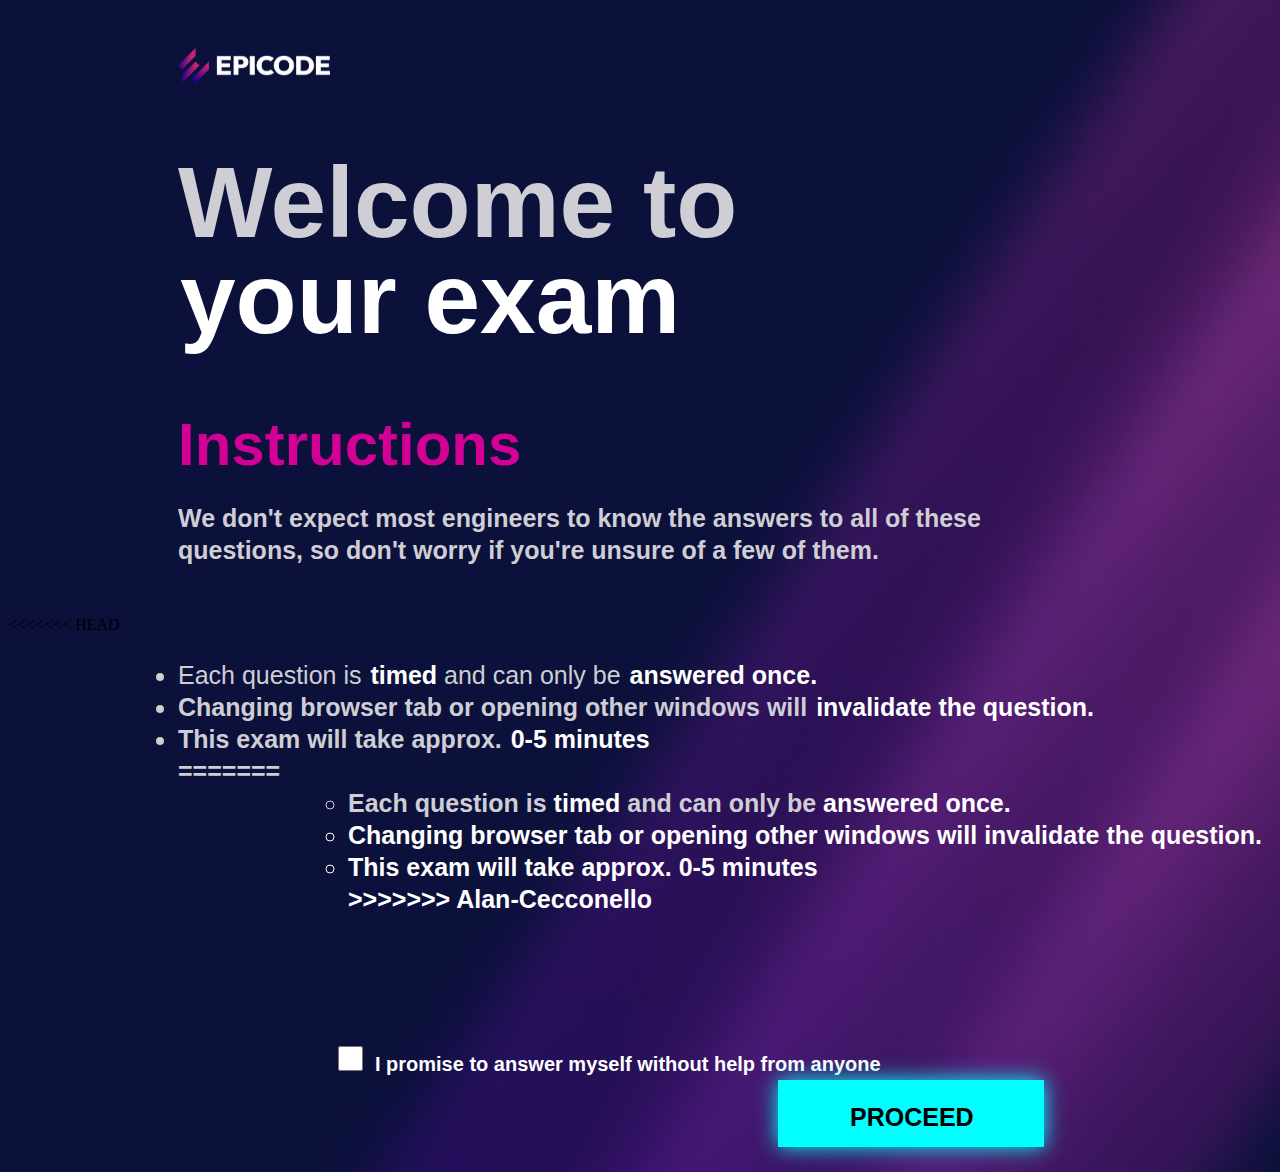
==== index.html @ 51c782a1 "benchmark" ====
<!DOCTYPE html>
<html lang="en">
  <head>
    <meta charset="UTF-8" />
    <meta name="viewport" content="width=device-width, initial-scale=1.0" />
    <title>Document</title>
    <link rel="stylesheet" href="style.css">
  </head>
  <style>
    
  </style>

  <body>
    <img class="logo" src="./assets/epicode_logo.png"> 
    <h1 style="color: #ceced4; font-size: 100px; font-family: 'Lucida Sans', 'Lucida Sans Regular', 'Lucida Grande', 'Lucida Sans Unicode', Geneva, Verdana, sans-serif;">Welcome to <br> <span style="color: white;"> your exam </span></h1>
    <h2 style="color: #D20094; font-size: 60px;font-family: 'Lucida Sans', 'Lucida Sans Regular', 'Lucida Grande', 'Lucida Sans Unicode', Geneva, Verdana, sans-serif;">Instructions  
      <p style="color: #ceced4; font-size: 25px;font-family: 'Lucida Sans', 'Lucida Sans Regular', 'Lucida Grande', 'Lucida Sans Unicode', Geneva, Verdana, sans-serif;">We don't expect most engineers to know the answers to all of these <br>
        questions, so don't worry if you're unsure of a few of them.</p> </h2> 
     
      
<<<<<<< HEAD
      <ul style="color: #ceced4 ; font-size: 25px;font-family: 'Lucida Sans', 'Lucida Sans Regular', 'Lucida Grande', 'Lucida Sans Unicode', Geneva, Verdana, sans-serif;">
        <li>Each question is <span style="color: white;"><strong> timed </strong> </span>and can only be <span style="color: white;"> <strong>answered once.<strong> </span> </li>
        <li>Changing browser tab or opening other windows will <span style="color: white;"><strong>invalidate the question.</strong> </span></li>
        <li>This exam will take approx.<span style="color: white;"><strong> 0-5 minutes</strong></span></li>
=======
      <ul style="color: #ceced4; font-size: 25px;font-family: 'Lucida Sans', 'Lucida Sans Regular', 'Lucida Grande', 'Lucida Sans Unicode', Geneva, Verdana, sans-serif;">
        <li>Each question is <strong style="color: white;"> timed </strong>and can only be <strong style="color: white;">answered once.<strong> </li>
        <li>Changing browser tab or opening other windows will <strong style="color: white;">invalidate the question.</strong></li>
        <li>This exam will take approx.<strong style="color: white;"> 0-5 minutes</strong></li>
>>>>>>> Alan-Cecconello
      </ul> 
<br>
<br>
<br>
<br>
<div class="div-1"> 
        <input type="checkbox" id="myCheck">  <span style="color: white; font-family: 'Lucida Sans', 'Lucida Sans Regular', 'Lucida Grande', 'Lucida Sans Unicode', Geneva, Verdana, sans-serif ; font-size: 20px;"> I promise to answer myself without help from anyone </span> 
 <button id="button" type="button"  onclick="location.href='Benchmark.html'"> <span style="font-size: 25px;"> <strong> PROCEED </strong> </span></button> </p> 
</div>


  
</body>
</html>
---- style.css ----
.logo{
    padding-left: 170px;
    height: 35px;
    padding-top: 40px;

}
body{
    background-image: url(assets/bg.jpg);
    
        position:relative;
        height: 100%;
        
        background-size:cover;
       
  }
  h1{

    line-height: 6rem;
    padding-left: 170px;
  }
  p{
    line-height: 2rem;
  }
  h2{
    line-height: 4rem;
    padding-left: 170px;
  }
  ul{
    line-height: 2rem;
    padding-left: 170px;
  }
#button{
  /* background-color: #00FFFF; 
border: none;
color: rgb(255, 255, 255);
padding: 15px 32px;
text-align: center;
text-decoration: none;
display: inline-block;
font-size: 16px;
margin-left: 150px;
box-shadow: #00FFFF ; */ 
font-size: 38px;
      padding: 12px 70px;
      border: none;
      
      background-color:#00FFFF ;
      color: black;
     
      
      cursor: pointer;
      box-shadow: 0 0 20px #00FFFF;
      animation: glowing 1s infinite;
      margin-left: 600px;
      
}
#myCheck{ 
  /* height: 50px;
  width: 50px;
  margin-left: 150px;
  background: transparent; */
      width: 25px;
      height: 25px;
      margin-left: 160px;
}


      /* #myCheck + label {
        display: inline-block;
        width: 20px;
        height: 20px;
        border: 2px solid white;
        position: relative;
        cursor: pointer; */

span{
  margin-left: 2px;
<<<<<<< HEAD
}
.h1-1{
padding-bottom: 100px ;
}
=======
} 

>>>>>>> Alan-Cecconello
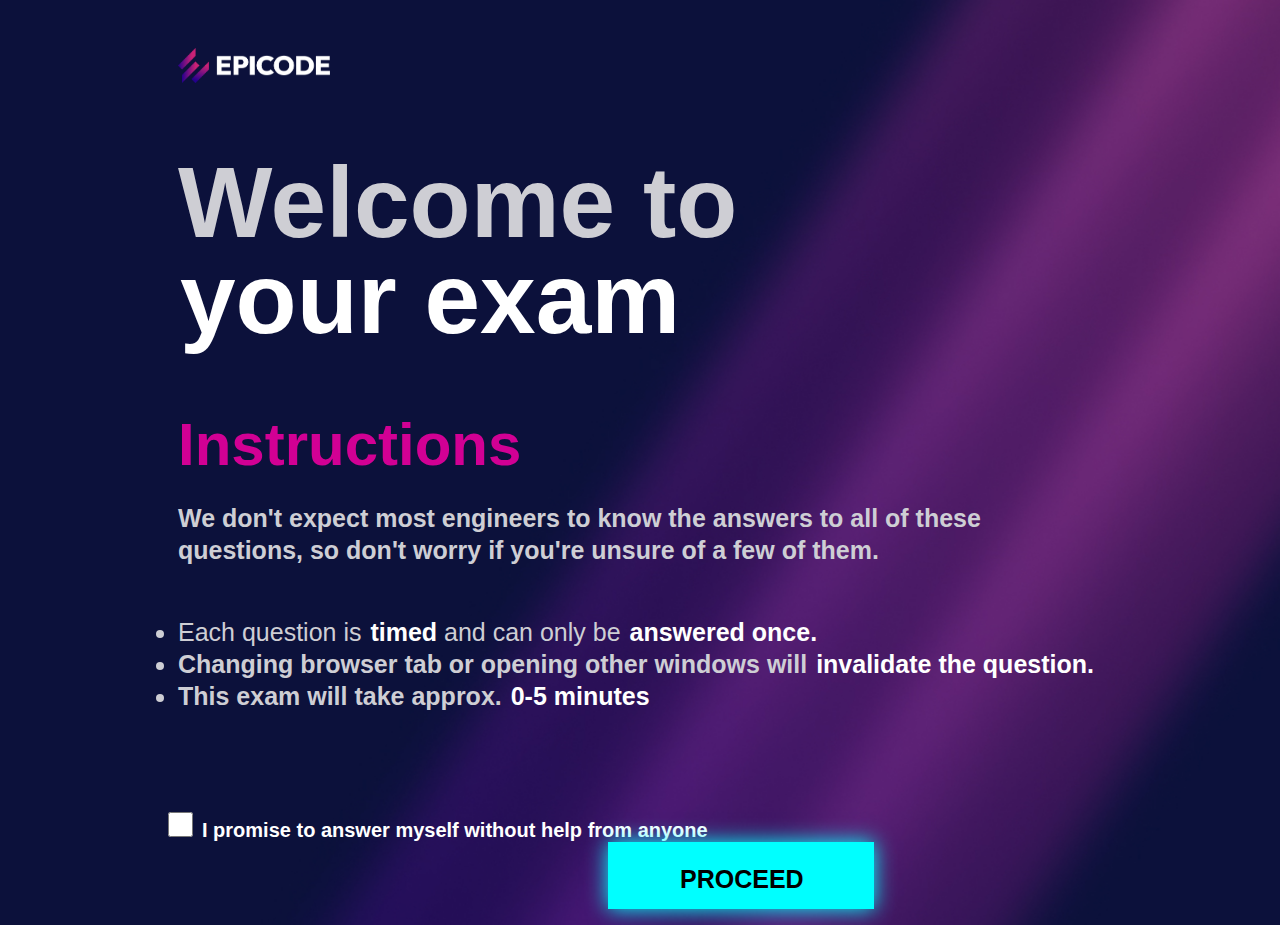
==== commit d4719080: "Fino a result" ====
--- a/index.html
+++ b/index.html
@@ -18,17 +18,10 @@
         questions, so don't worry if you're unsure of a few of them.</p> </h2> 
      
       
-<<<<<<< HEAD
       <ul style="color: #ceced4 ; font-size: 25px;font-family: 'Lucida Sans', 'Lucida Sans Regular', 'Lucida Grande', 'Lucida Sans Unicode', Geneva, Verdana, sans-serif;">
         <li>Each question is <span style="color: white;"><strong> timed </strong> </span>and can only be <span style="color: white;"> <strong>answered once.<strong> </span> </li>
         <li>Changing browser tab or opening other windows will <span style="color: white;"><strong>invalidate the question.</strong> </span></li>
         <li>This exam will take approx.<span style="color: white;"><strong> 0-5 minutes</strong></span></li>
-=======
-      <ul style="color: #ceced4; font-size: 25px;font-family: 'Lucida Sans', 'Lucida Sans Regular', 'Lucida Grande', 'Lucida Sans Unicode', Geneva, Verdana, sans-serif;">
-        <li>Each question is <strong style="color: white;"> timed </strong>and can only be <strong style="color: white;">answered once.<strong> </li>
-        <li>Changing browser tab or opening other windows will <strong style="color: white;">invalidate the question.</strong></li>
-        <li>This exam will take approx.<strong style="color: white;"> 0-5 minutes</strong></li>
->>>>>>> Alan-Cecconello
       </ul> 
 <br>
 <br>
@@ -36,7 +29,7 @@
 <br>
 <div class="div-1"> 
         <input type="checkbox" id="myCheck">  <span style="color: white; font-family: 'Lucida Sans', 'Lucida Sans Regular', 'Lucida Grande', 'Lucida Sans Unicode', Geneva, Verdana, sans-serif ; font-size: 20px;"> I promise to answer myself without help from anyone </span> 
- <button id="button" type="button"  onclick="location.href='Benchmark.html'"> <span style="font-size: 25px;"> <strong> PROCEED </strong> </span></button> </p> 
+ <button id="button" type="button"  onclick="location.href='benchmark.html'"> <span style="font-size: 25px;"> <strong> PROCEED </strong> </span></button> </p> 
 </div>
 
 
--- a/style.css
+++ b/style.css
@@ -75,12 +75,8 @@
 
 span{
   margin-left: 2px;
-<<<<<<< HEAD
+
 }
 .h1-1{
 padding-bottom: 100px ;
 }
-=======
-} 
-
->>>>>>> Alan-Cecconello
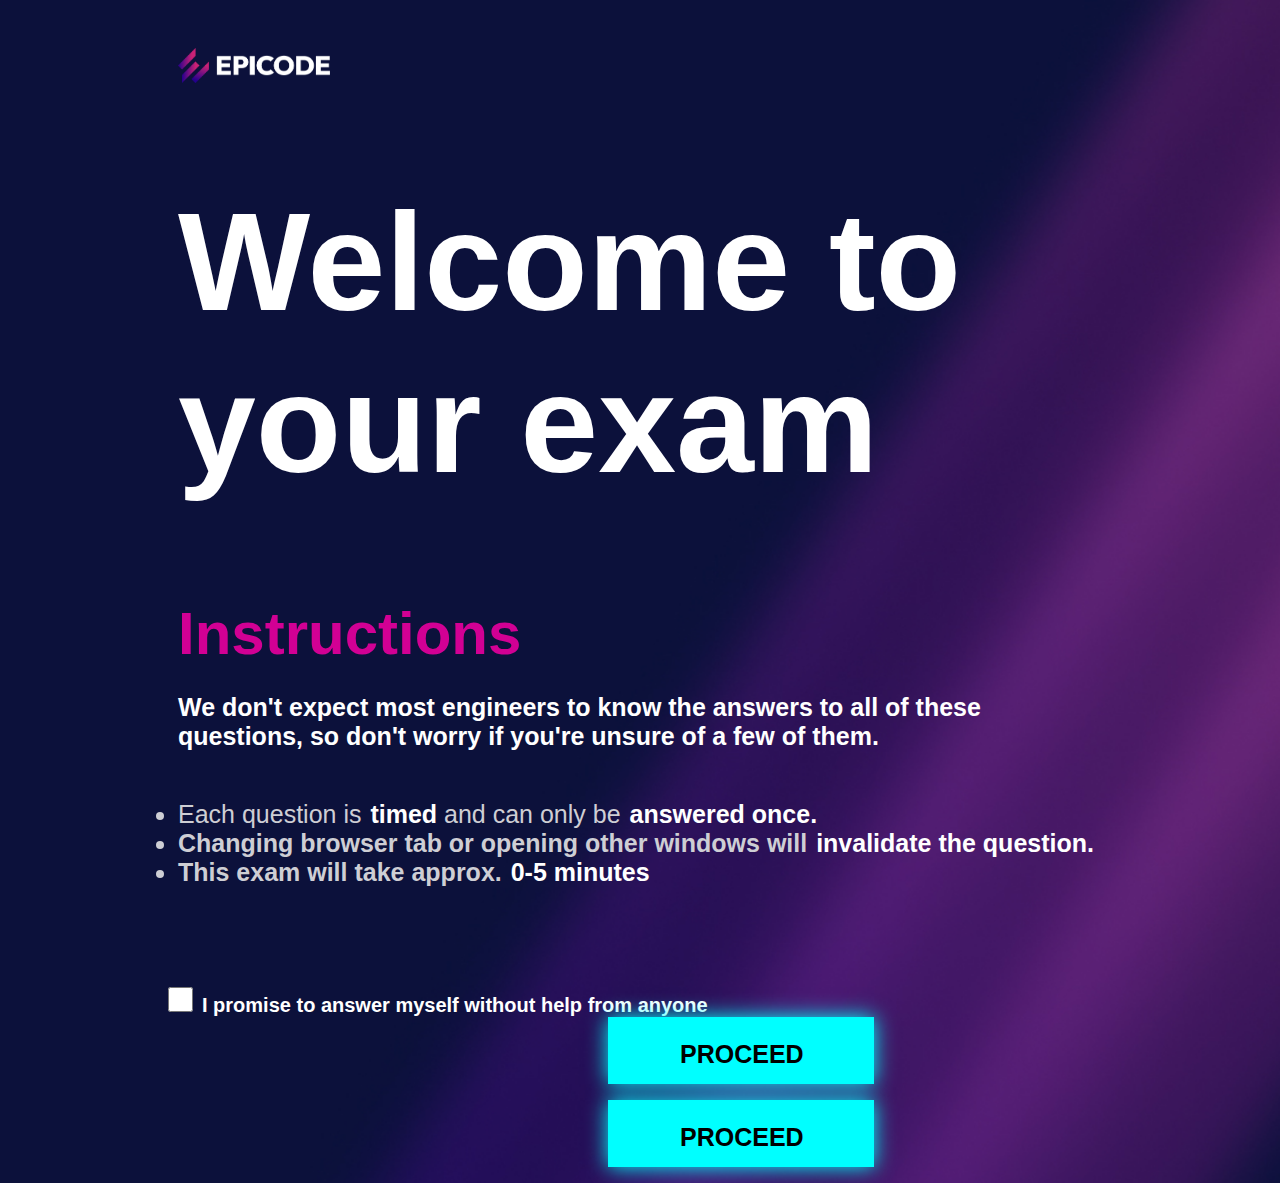
==== commit 520da47c: "Fino a result" ====
--- a/index.html
+++ b/index.html
@@ -12,9 +12,9 @@
 
   <body>
     <img class="logo" src="./assets/epicode_logo.png"> 
-    <h1 style="color: #ceced4; font-size: 100px; font-family: 'Lucida Sans', 'Lucida Sans Regular', 'Lucida Grande', 'Lucida Sans Unicode', Geneva, Verdana, sans-serif;">Welcome to <br> <span style="color: white;"> your exam </span></h1>
+    <h1 style="color: white; font-size: 140px; font-family: 'Lucida Sans', 'Lucida Sans Regular', 'Lucida Grande', 'Lucida Sans Unicode', Geneva, Verdana, sans-serif;">Welcome to <br> your exam</h1>
     <h2 style="color: #D20094; font-size: 60px;font-family: 'Lucida Sans', 'Lucida Sans Regular', 'Lucida Grande', 'Lucida Sans Unicode', Geneva, Verdana, sans-serif;">Instructions  
-      <p style="color: #ceced4; font-size: 25px;font-family: 'Lucida Sans', 'Lucida Sans Regular', 'Lucida Grande', 'Lucida Sans Unicode', Geneva, Verdana, sans-serif;">We don't expect most engineers to know the answers to all of these <br>
+      <p style="color: white; font-size: 25px;font-family: 'Lucida Sans', 'Lucida Sans Regular', 'Lucida Grande', 'Lucida Sans Unicode', Geneva, Verdana, sans-serif;">We don't expect most engineers to know the answers to all of these <br>
         questions, so don't worry if you're unsure of a few of them.</p> </h2> 
      
       
@@ -29,7 +29,10 @@
 <br>
 <div class="div-1"> 
         <input type="checkbox" id="myCheck">  <span style="color: white; font-family: 'Lucida Sans', 'Lucida Sans Regular', 'Lucida Grande', 'Lucida Sans Unicode', Geneva, Verdana, sans-serif ; font-size: 20px;"> I promise to answer myself without help from anyone </span> 
+
+ <button id="button" type="button" onclick=""> <span style="font-size: 25px;"> <strong> PROCEED </strong> </span></button> </p> 
  <button id="button" type="button"  onclick="location.href='benchmark.html'"> <span style="font-size: 25px;"> <strong> PROCEED </strong> </span></button> </p> 
+
 </div>
 
 
--- a/style.css
+++ b/style.css
@@ -14,19 +14,15 @@
        
   }
   h1{
-
-    line-height: 6rem;
     padding-left: 170px;
   }
-  p{
-    line-height: 2rem;
-  }
+  /* p{
+    padding-left: 170px; */
+  
   h2{
-    line-height: 4rem;
     padding-left: 170px;
   }
   ul{
-    line-height: 2rem;
     padding-left: 170px;
   }
 #button{
@@ -80,3 +76,4 @@
 .h1-1{
 padding-bottom: 100px ;
 }
+
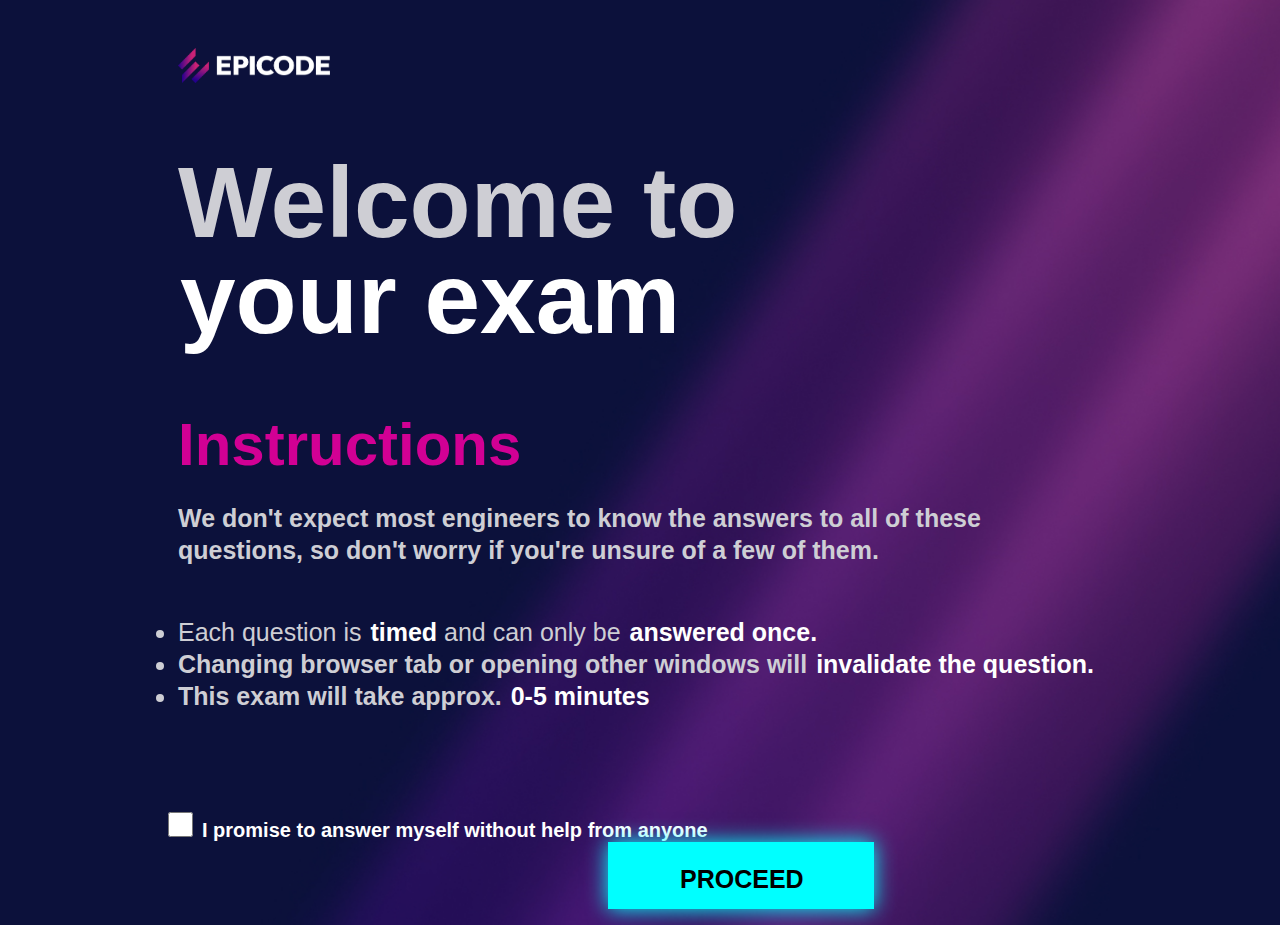
==== commit 4a80259b: "Merge branch 'Francesco-Guida' of https://github.com/AlanCecco/BW1 into Francesco-Guida" ====
--- a/index.html
+++ b/index.html
@@ -12,9 +12,9 @@
 
   <body>
     <img class="logo" src="./assets/epicode_logo.png"> 
-    <h1 style="color: white; font-size: 140px; font-family: 'Lucida Sans', 'Lucida Sans Regular', 'Lucida Grande', 'Lucida Sans Unicode', Geneva, Verdana, sans-serif;">Welcome to <br> your exam</h1>
+    <h1 style="color: #ceced4; font-size: 100px; font-family: 'Lucida Sans', 'Lucida Sans Regular', 'Lucida Grande', 'Lucida Sans Unicode', Geneva, Verdana, sans-serif;">Welcome to <br> <span style="color: white;"> your exam </span></h1>
     <h2 style="color: #D20094; font-size: 60px;font-family: 'Lucida Sans', 'Lucida Sans Regular', 'Lucida Grande', 'Lucida Sans Unicode', Geneva, Verdana, sans-serif;">Instructions  
-      <p style="color: white; font-size: 25px;font-family: 'Lucida Sans', 'Lucida Sans Regular', 'Lucida Grande', 'Lucida Sans Unicode', Geneva, Verdana, sans-serif;">We don't expect most engineers to know the answers to all of these <br>
+      <p style="color: #ceced4; font-size: 25px;font-family: 'Lucida Sans', 'Lucida Sans Regular', 'Lucida Grande', 'Lucida Sans Unicode', Geneva, Verdana, sans-serif;">We don't expect most engineers to know the answers to all of these <br>
         questions, so don't worry if you're unsure of a few of them.</p> </h2> 
      
       
@@ -29,10 +29,7 @@
 <br>
 <div class="div-1"> 
         <input type="checkbox" id="myCheck">  <span style="color: white; font-family: 'Lucida Sans', 'Lucida Sans Regular', 'Lucida Grande', 'Lucida Sans Unicode', Geneva, Verdana, sans-serif ; font-size: 20px;"> I promise to answer myself without help from anyone </span> 
-
- <button id="button" type="button" onclick=""> <span style="font-size: 25px;"> <strong> PROCEED </strong> </span></button> </p> 
  <button id="button" type="button"  onclick="location.href='benchmark.html'"> <span style="font-size: 25px;"> <strong> PROCEED </strong> </span></button> </p> 
-
 </div>
 
 
--- a/style.css
+++ b/style.css
@@ -14,15 +14,19 @@
        
   }
   h1{
+
+    line-height: 6rem;
     padding-left: 170px;
   }
-  /* p{
-    padding-left: 170px; */
-  
+  p{
+    line-height: 2rem;
+  }
   h2{
+    line-height: 4rem;
     padding-left: 170px;
   }
   ul{
+    line-height: 2rem;
     padding-left: 170px;
   }
 #button{
@@ -76,4 +80,3 @@
 .h1-1{
 padding-bottom: 100px ;
 }
-
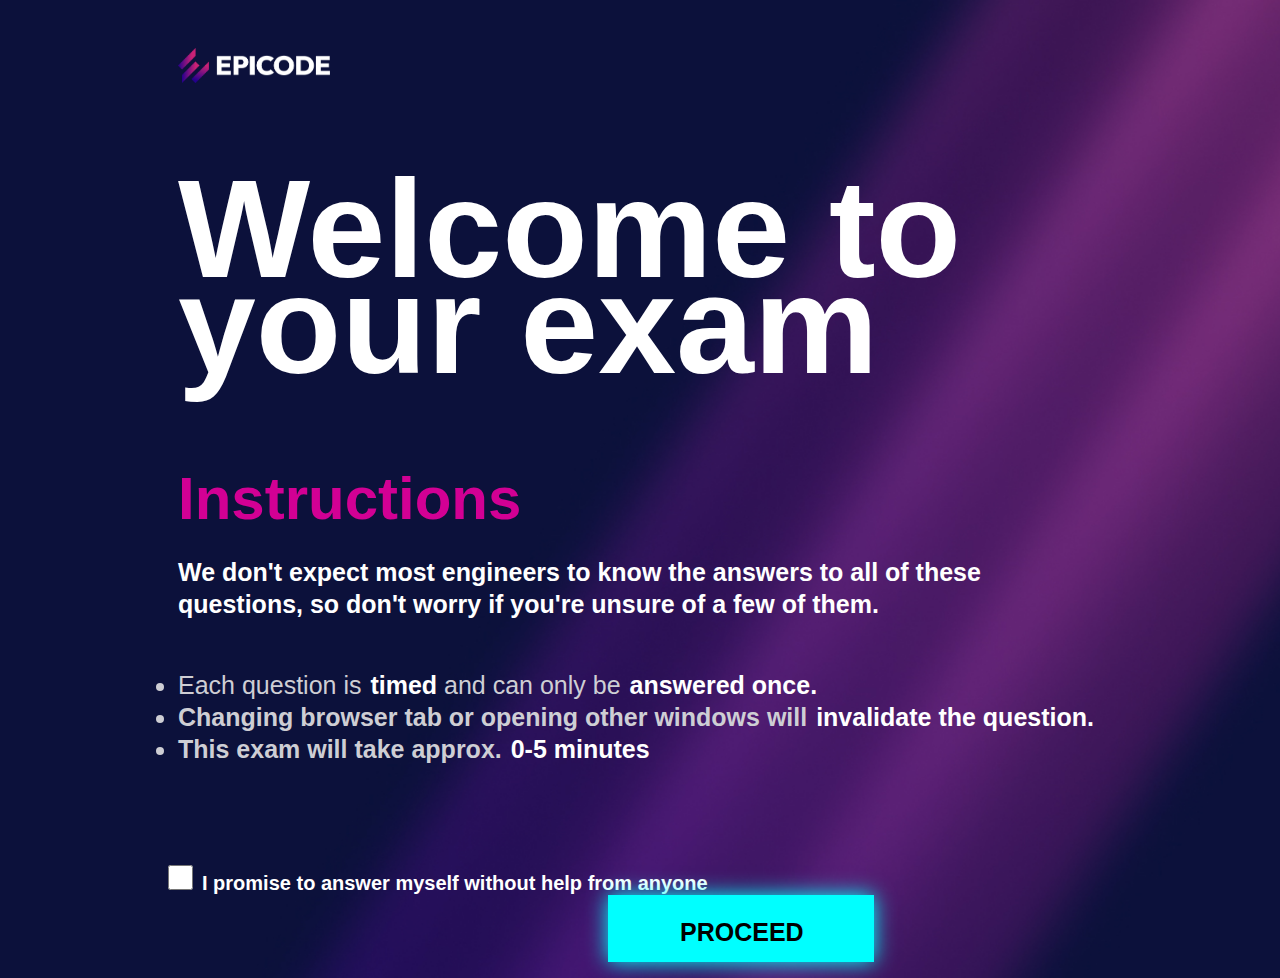
==== commit 77b2d5a5: "Fino a result 2" ====
--- a/index.html
+++ b/index.html
@@ -12,9 +12,9 @@
 
   <body>
     <img class="logo" src="./assets/epicode_logo.png"> 
-    <h1 style="color: #ceced4; font-size: 100px; font-family: 'Lucida Sans', 'Lucida Sans Regular', 'Lucida Grande', 'Lucida Sans Unicode', Geneva, Verdana, sans-serif;">Welcome to <br> <span style="color: white;"> your exam </span></h1>
+    <h1 style="color: white; font-size: 140px; font-family: 'Lucida Sans', 'Lucida Sans Regular', 'Lucida Grande', 'Lucida Sans Unicode', Geneva, Verdana, sans-serif;">Welcome to <br> your exam</h1>
     <h2 style="color: #D20094; font-size: 60px;font-family: 'Lucida Sans', 'Lucida Sans Regular', 'Lucida Grande', 'Lucida Sans Unicode', Geneva, Verdana, sans-serif;">Instructions  
-      <p style="color: #ceced4; font-size: 25px;font-family: 'Lucida Sans', 'Lucida Sans Regular', 'Lucida Grande', 'Lucida Sans Unicode', Geneva, Verdana, sans-serif;">We don't expect most engineers to know the answers to all of these <br>
+      <p style="color: white; font-size: 25px;font-family: 'Lucida Sans', 'Lucida Sans Regular', 'Lucida Grande', 'Lucida Sans Unicode', Geneva, Verdana, sans-serif;">We don't expect most engineers to know the answers to all of these <br>
         questions, so don't worry if you're unsure of a few of them.</p> </h2> 
      
       
@@ -29,7 +29,9 @@
 <br>
 <div class="div-1"> 
         <input type="checkbox" id="myCheck">  <span style="color: white; font-family: 'Lucida Sans', 'Lucida Sans Regular', 'Lucida Grande', 'Lucida Sans Unicode', Geneva, Verdana, sans-serif ; font-size: 20px;"> I promise to answer myself without help from anyone </span> 
+
  <button id="button" type="button"  onclick="location.href='benchmark.html'"> <span style="font-size: 25px;"> <strong> PROCEED </strong> </span></button> </p> 
+
 </div>
 
 
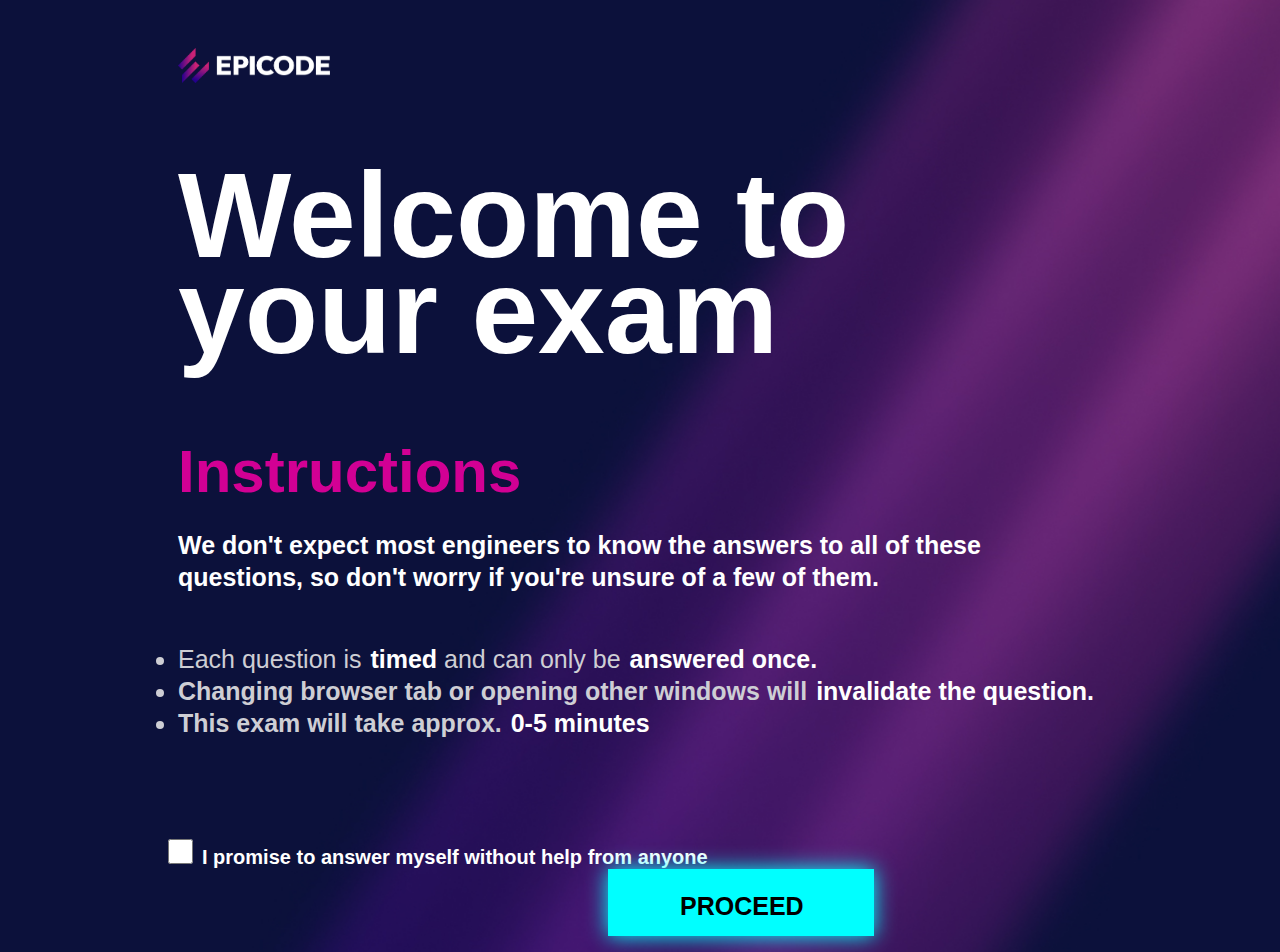
==== commit 225bbd69: "Welcome,benchmark,results" ====
--- a/index.html
+++ b/index.html
@@ -12,7 +12,7 @@
 
   <body>
     <img class="logo" src="./assets/epicode_logo.png"> 
-    <h1 style="color: white; font-size: 140px; font-family: 'Lucida Sans', 'Lucida Sans Regular', 'Lucida Grande', 'Lucida Sans Unicode', Geneva, Verdana, sans-serif;">Welcome to <br> your exam</h1>
+    <h1 style="color: white; font-size: 120px; font-family: 'Lucida Sans', 'Lucida Sans Regular', 'Lucida Grande', 'Lucida Sans Unicode', Geneva, Verdana, sans-serif;">Welcome to <br> your exam</h1>
     <h2 style="color: #D20094; font-size: 60px;font-family: 'Lucida Sans', 'Lucida Sans Regular', 'Lucida Grande', 'Lucida Sans Unicode', Geneva, Verdana, sans-serif;">Instructions  
       <p style="color: white; font-size: 25px;font-family: 'Lucida Sans', 'Lucida Sans Regular', 'Lucida Grande', 'Lucida Sans Unicode', Geneva, Verdana, sans-serif;">We don't expect most engineers to know the answers to all of these <br>
         questions, so don't worry if you're unsure of a few of them.</p> </h2> 
--- a/style.css
+++ b/style.css
@@ -14,13 +14,13 @@
        
   }
   h1{
-
     line-height: 6rem;
     padding-left: 170px;
   }
-  p{
+   p{
     line-height: 2rem;
-  }
+
+   }
   h2{
     line-height: 4rem;
     padding-left: 170px;
@@ -80,3 +80,4 @@
 .h1-1{
 padding-bottom: 100px ;
 }
+
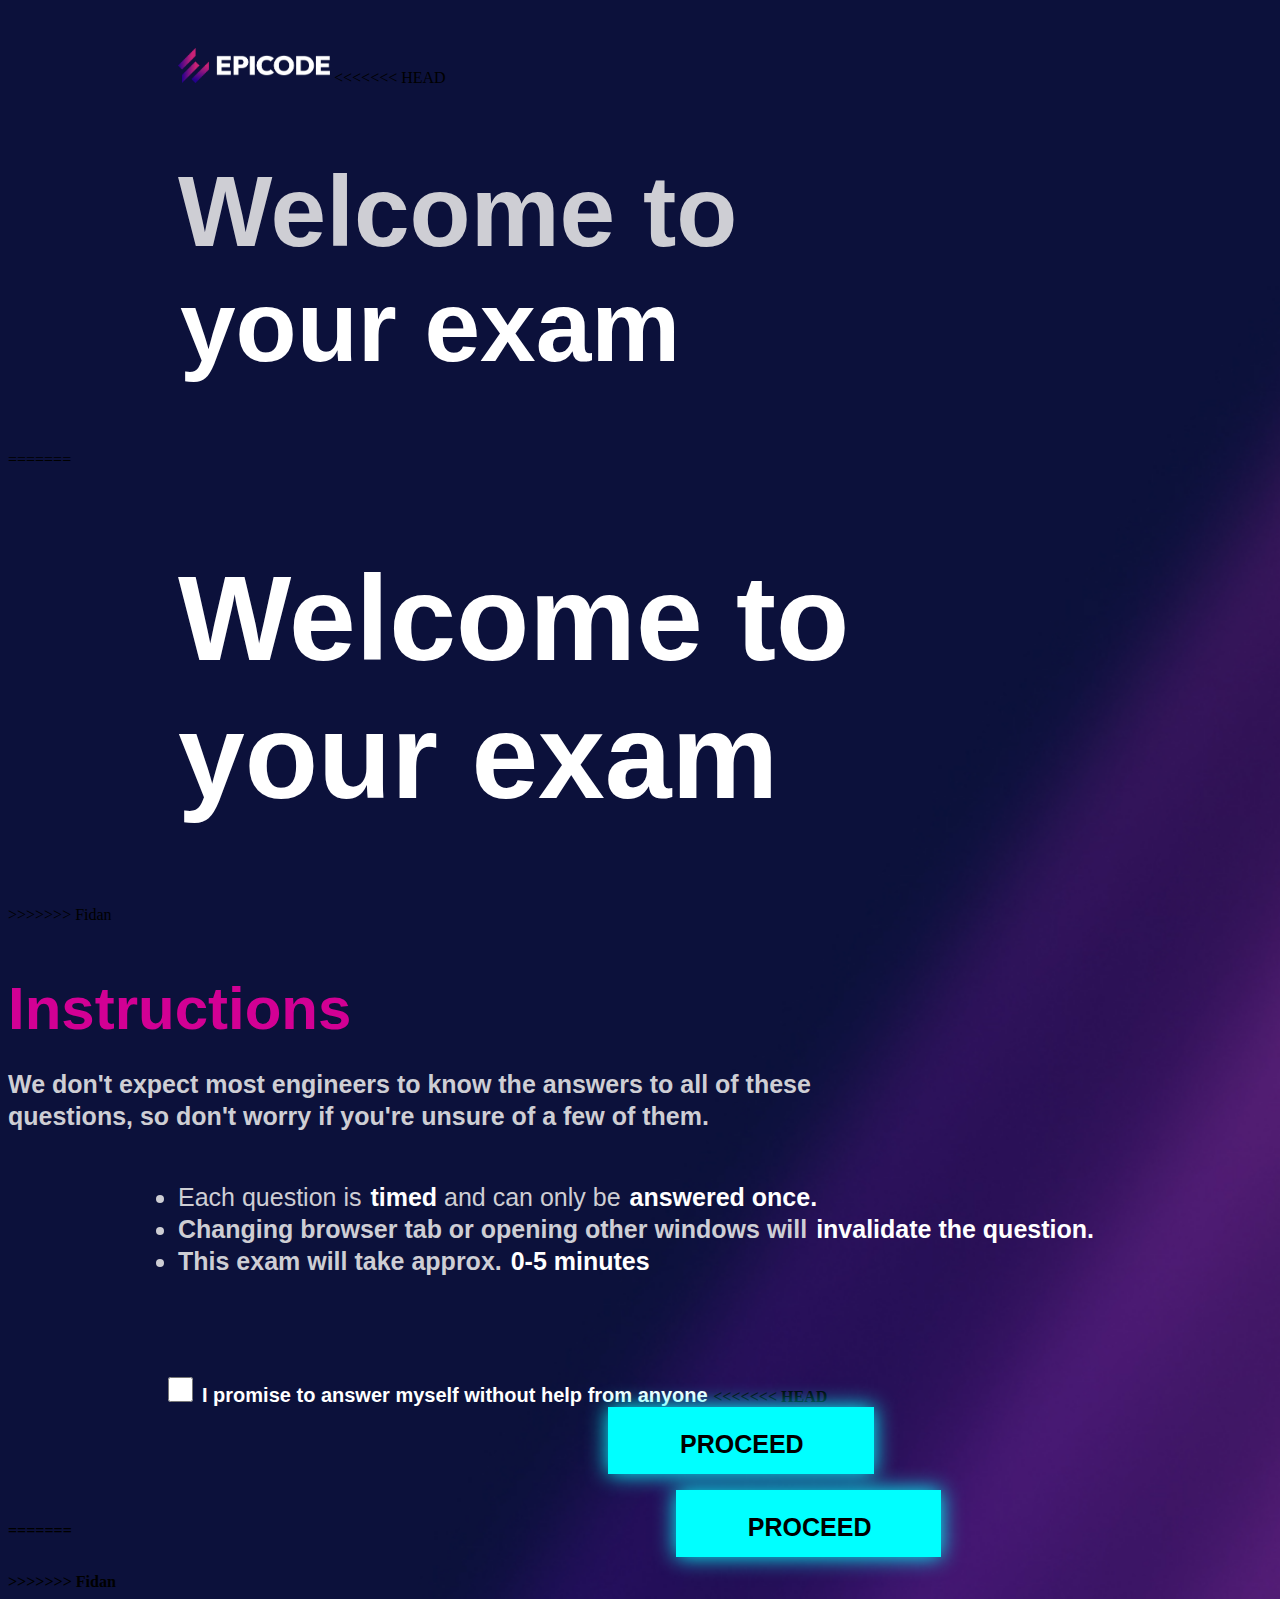
==== commit 55705afe: "Merge branch 'Fidan' into Francesco-Guida" ====
--- a/index.html
+++ b/index.html
@@ -12,9 +12,13 @@
 
   <body>
     <img class="logo" src="./assets/epicode_logo.png"> 
+<<<<<<< HEAD
+    <h1 style="color: #ceced4; font-size: 100px; font-family: 'Lucida Sans', 'Lucida Sans Regular', 'Lucida Grande', 'Lucida Sans Unicode', Geneva, Verdana, sans-serif;">Welcome to <br> <span style="color: white;"> your exam </span></h1>
+=======
     <h1 style="color: white; font-size: 120px; font-family: 'Lucida Sans', 'Lucida Sans Regular', 'Lucida Grande', 'Lucida Sans Unicode', Geneva, Verdana, sans-serif;">Welcome to <br> your exam</h1>
+>>>>>>> Fidan
     <h2 style="color: #D20094; font-size: 60px;font-family: 'Lucida Sans', 'Lucida Sans Regular', 'Lucida Grande', 'Lucida Sans Unicode', Geneva, Verdana, sans-serif;">Instructions  
-      <p style="color: white; font-size: 25px;font-family: 'Lucida Sans', 'Lucida Sans Regular', 'Lucida Grande', 'Lucida Sans Unicode', Geneva, Verdana, sans-serif;">We don't expect most engineers to know the answers to all of these <br>
+      <p style="color: #ceced4; font-size: 25px;font-family: 'Lucida Sans', 'Lucida Sans Regular', 'Lucida Grande', 'Lucida Sans Unicode', Geneva, Verdana, sans-serif;">We don't expect most engineers to know the answers to all of these <br>
         questions, so don't worry if you're unsure of a few of them.</p> </h2> 
      
       
@@ -29,9 +33,13 @@
 <br>
 <div class="div-1"> 
         <input type="checkbox" id="myCheck">  <span style="color: white; font-family: 'Lucida Sans', 'Lucida Sans Regular', 'Lucida Grande', 'Lucida Sans Unicode', Geneva, Verdana, sans-serif ; font-size: 20px;"> I promise to answer myself without help from anyone </span> 
+<<<<<<< HEAD
+ <button id="button" type="button"  onclick="location.href='benchmark.html'"> <span style="font-size: 25px;"> <strong> PROCEED </strong> </span></button> </p> 
+=======
 
  <button id="button" type="button"  onclick="location.href='benchmark.html'"> <span style="font-size: 25px;"> <strong> PROCEED </strong> </span></button> </p> 
 
+>>>>>>> Fidan
 </div>
 
 
--- a/style.css
+++ b/style.css
@@ -14,6 +14,15 @@
        
   }
   h1{
+<<<<<<< HEAD
+
+    line-height: 6rem;
+    padding-left: 170px;
+  }
+  p{
+    line-height: 2rem;
+  }
+=======
     line-height: 6rem;
     padding-left: 170px;
   }
@@ -21,6 +30,7 @@
     line-height: 2rem;
 
    }
+>>>>>>> Fidan
   h2{
     line-height: 4rem;
     padding-left: 170px;
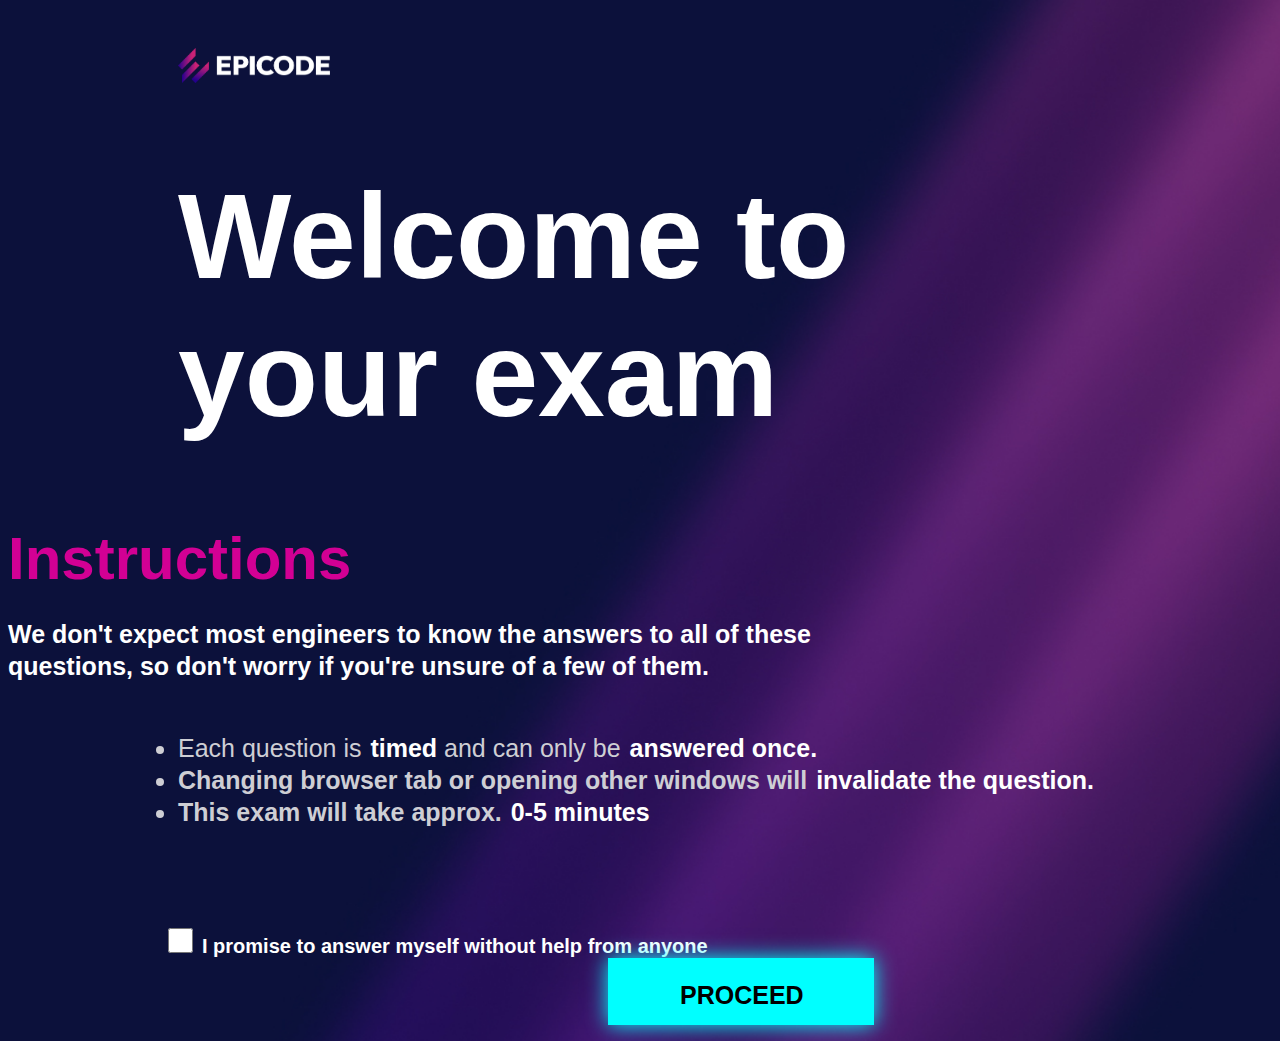
==== commit f54e2a1e: "manca il feedback" ====
--- a/index.html
+++ b/index.html
@@ -1,4 +1,4 @@
-<!DOCTYPE html>
+<!DOCTYPE html>                                           
 <html lang="en">
   <head>
     <meta charset="UTF-8" />
@@ -12,13 +12,9 @@
 
   <body>
     <img class="logo" src="./assets/epicode_logo.png"> 
-<<<<<<< HEAD
-    <h1 style="color: #ceced4; font-size: 100px; font-family: 'Lucida Sans', 'Lucida Sans Regular', 'Lucida Grande', 'Lucida Sans Unicode', Geneva, Verdana, sans-serif;">Welcome to <br> <span style="color: white;"> your exam </span></h1>
-=======
     <h1 style="color: white; font-size: 120px; font-family: 'Lucida Sans', 'Lucida Sans Regular', 'Lucida Grande', 'Lucida Sans Unicode', Geneva, Verdana, sans-serif;">Welcome to <br> your exam</h1>
->>>>>>> Fidan
     <h2 style="color: #D20094; font-size: 60px;font-family: 'Lucida Sans', 'Lucida Sans Regular', 'Lucida Grande', 'Lucida Sans Unicode', Geneva, Verdana, sans-serif;">Instructions  
-      <p style="color: #ceced4; font-size: 25px;font-family: 'Lucida Sans', 'Lucida Sans Regular', 'Lucida Grande', 'Lucida Sans Unicode', Geneva, Verdana, sans-serif;">We don't expect most engineers to know the answers to all of these <br>
+      <p style="color: white; font-size: 25px;font-family: 'Lucida Sans', 'Lucida Sans Regular', 'Lucida Grande', 'Lucida Sans Unicode', Geneva, Verdana, sans-serif;">We don't expect most engineers to know the answers to all of these <br>
         questions, so don't worry if you're unsure of a few of them.</p> </h2> 
      
       
@@ -33,13 +29,9 @@
 <br>
 <div class="div-1"> 
         <input type="checkbox" id="myCheck">  <span style="color: white; font-family: 'Lucida Sans', 'Lucida Sans Regular', 'Lucida Grande', 'Lucida Sans Unicode', Geneva, Verdana, sans-serif ; font-size: 20px;"> I promise to answer myself without help from anyone </span> 
-<<<<<<< HEAD
- <button id="button" type="button"  onclick="location.href='benchmark.html'"> <span style="font-size: 25px;"> <strong> PROCEED </strong> </span></button> </p> 
-=======
 
  <button id="button" type="button"  onclick="location.href='benchmark.html'"> <span style="font-size: 25px;"> <strong> PROCEED </strong> </span></button> </p> 
 
->>>>>>> Fidan
 </div>
 
 
